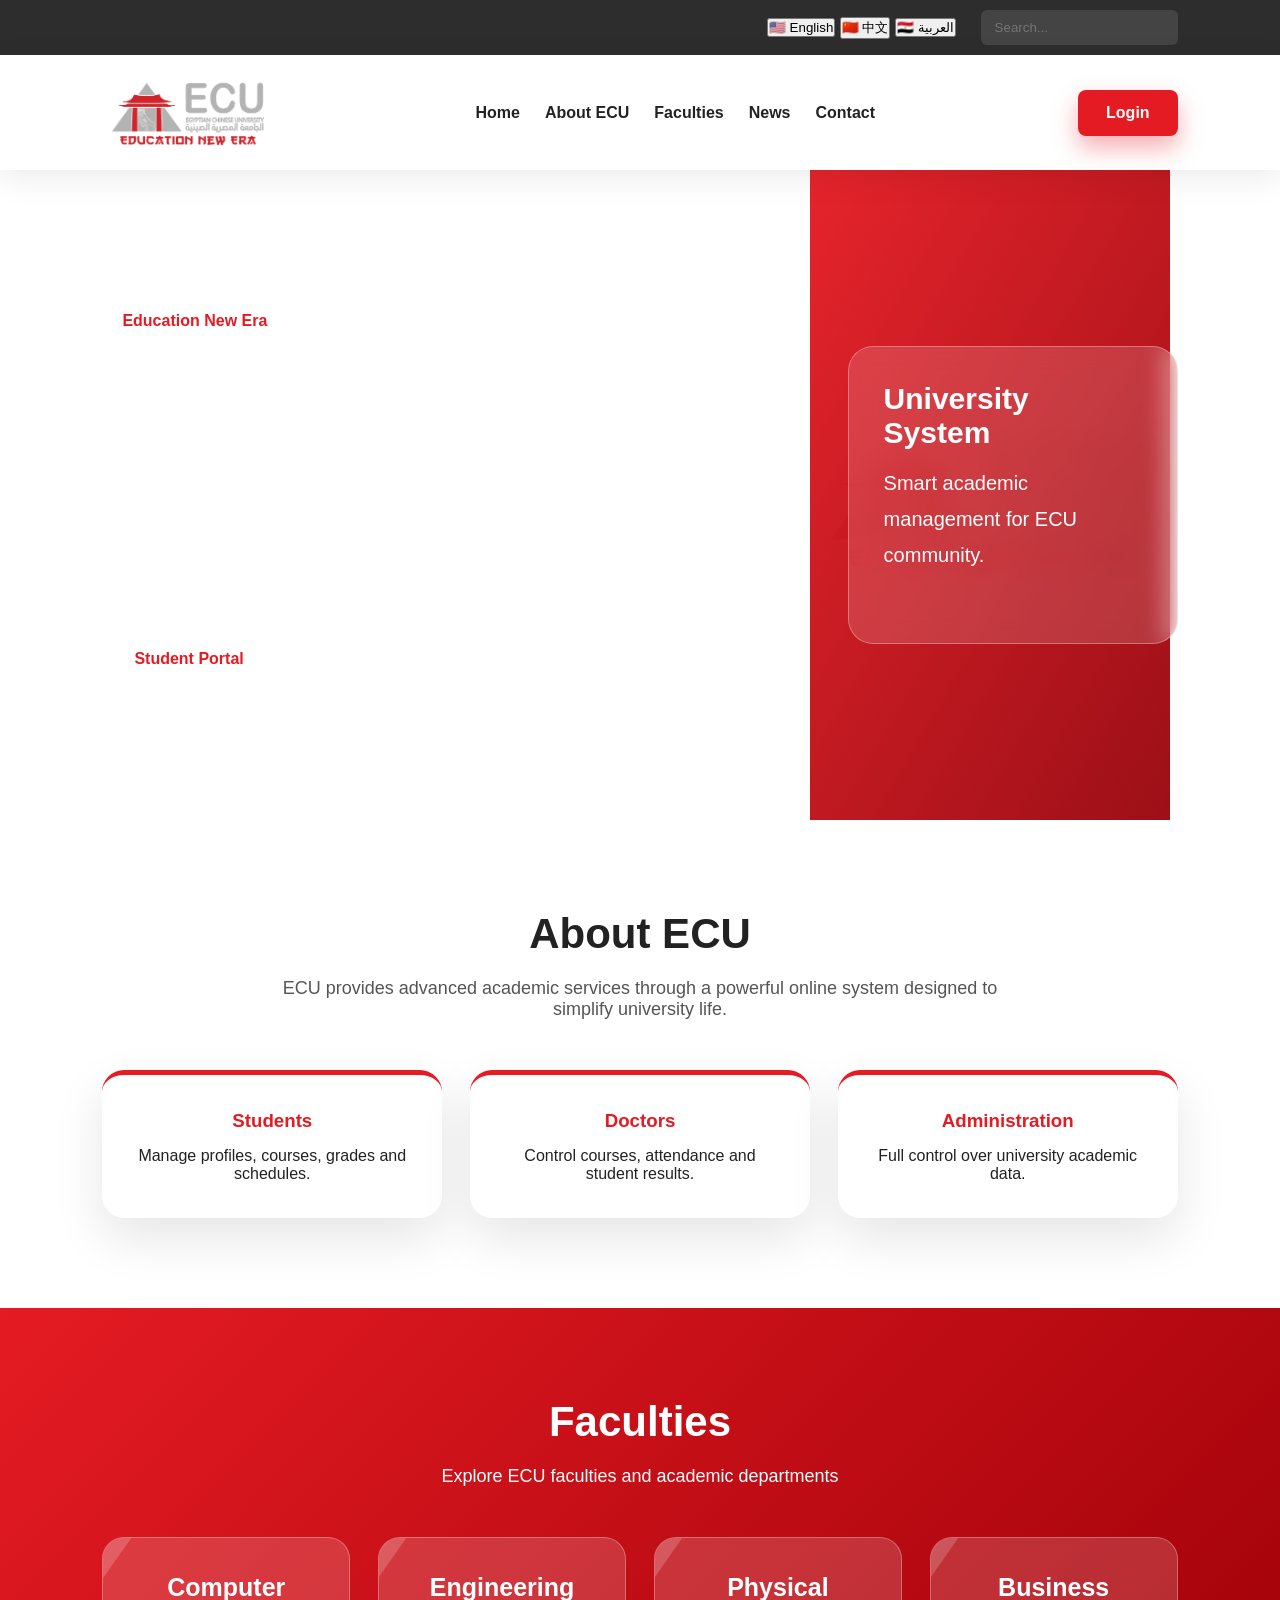
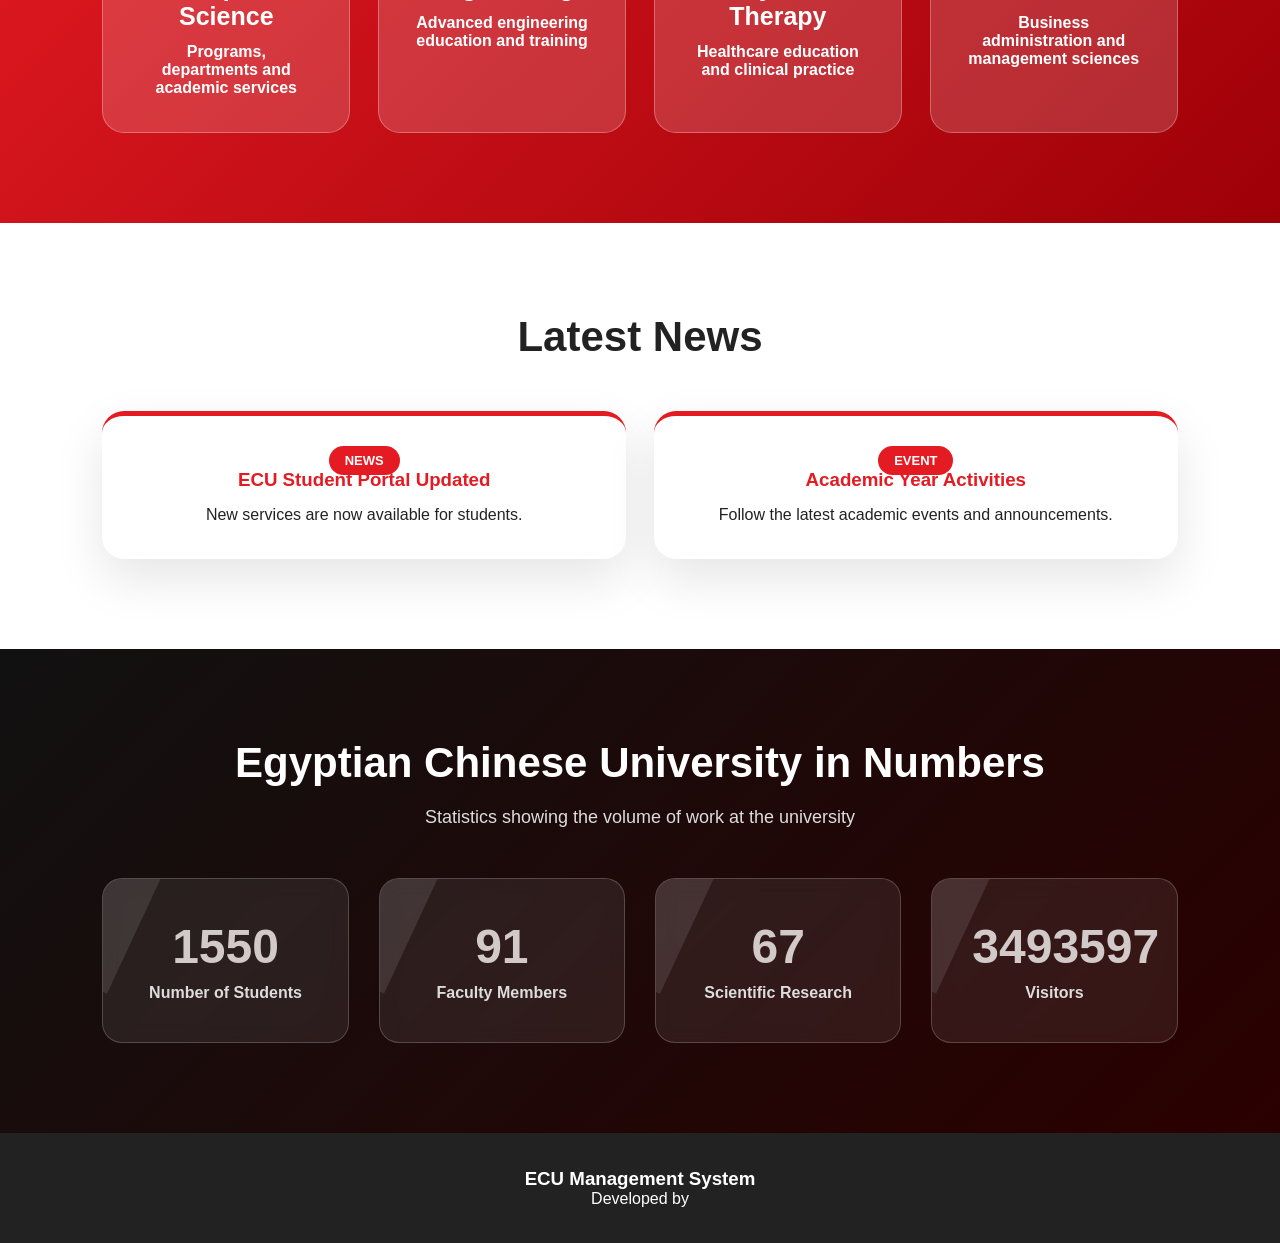
==== index.html @ 4432c1b4 "Add files via upload" ====
<!DOCTYPE html>
<html lang="en">
<head>
  <meta charset="UTF-8" />
  <meta name="viewport" content="width=device-width, initial-scale=1.0" />
  <title>ECU - Egyptian Chinese University</title>
  <link rel="stylesheet" href="css/style.css" />
</head>
<body>

<header class="top-bar">
  <div class="lang-switcher">
  <button onclick="setLanguage('en')">🇺🇸 English</button>
  <button onclick="setLanguage('zh')">🇨🇳 中文</button>
  <button onclick="setLanguage('ar')">🇪🇬 العربية</button>
</div>
  <input type="text" placeholder="Search..." />
</header>

<nav class="navbar">
  <div class="logo">
    <img src="ECU-Logo.png" alt="ECU Logo" />
  </div>

  <ul>
    <li><a href="#">Home</a></li>
    <li><a href="#about">About ECU</a></li>
    <li><a href="#faculties">Faculties</a></li>
    <li><a href="#news">News</a></li>
    <li><a href="#contact">Contact</a></li>
  </ul>

  <a href="login.html" class="login-nav">Login</a>
</nav>

<section class="hero">
  <div class="hero-content">
    <span class="badge">Education New Era</span>
    <h1>Egyptian Chinese University</h1>
    <p>
      A modern university management platform for students, doctors,
      courses, results, schedules and academic services.
    </p>

    <div class="hero-buttons">
      <a href="login.html" class="main-btn">Student Portal</a>
      <a href="#about" class="outline-btn">Explore ECU</a>
    </div>
  </div>

  <div class="hero-card">
    <h3>University System</h3>
    <p>Smart academic management for ECU community.</p>
  </div>
</section>

<section class="section" id="about">
  <h2>About ECU</h2>
  <p>
    ECU provides advanced academic services through a powerful online system
    designed to simplify university life.
  </p>

  <div class="cards">
    <div class="card">
      <h3>Students</h3>
      <p>Manage profiles, courses, grades and schedules.</p>
    </div>

    <div class="card">
      <h3>Doctors</h3>
      <p>Control courses, attendance and student results.</p>
    </div>

    <div class="card">
      <h3>Administration</h3>
      <p>Full control over university academic data.</p>
    </div>
  </div>
</section>

<section class="section red-section" id="faculties">
  <h2>Faculties</h2>
  <p class="white-text">Explore ECU faculties and academic departments</p>

  <div class="faculty-grid">
    <a href="faculty-computer-science.html" class="faculty-card-link">
      <h3>Computer Science</h3>
      <p>Programs, departments and academic services</p>
    </a>

    <a href="faculty-engineering.html" class="faculty-card-link">
      <h3>Engineering</h3>
      <p>Advanced engineering education and training</p>
    </a>

    <a href="faculty-physical-therapy.html" class="faculty-card-link">
      <h3>Physical Therapy</h3>
      <p>Healthcare education and clinical practice</p>
    </a>

    <a href="faculty-business.html" class="faculty-card-link">
      <h3>Business</h3>
      <p>Business administration and management sciences</p>
    </a>
  </div>
</section>

<section class="section" id="news">
  <h2>Latest News</h2>

  <div class="news-grid">
    <div class="news-card">
      <span>NEWS</span>
      <h3>ECU Student Portal Updated</h3>
      <p>New services are now available for students.</p>
    </div>

    <div class="news-card">
      <span>EVENT</span>
      <h3>Academic Year Activities</h3>
      <p>Follow the latest academic events and announcements.</p>
    </div>
  </div>
</section>
<section class="section stats-section">
  <h2>Egyptian Chinese University in Numbers</h2>
  <p>Statistics showing the volume of work at the university</p>

  <div class="stats-grid">

    <div class="stat-box">
      <h3 class="counter" data-target="5000">0</h3>
      <p>Number of Students</p>
    </div>

    <div class="stat-box">
      <h3 class="counter" data-target="295">0</h3>
      <p>Faculty Members</p>
    </div>

    <div class="stat-box">
      <h3 class="counter" data-target="218">0</h3>
      <p>Scientific Research</p>
    </div>

    <div class="stat-box">
      <h3 class="counter" data-target="11645324">0</h3>
      <p>Visitors</p>
    </div>

  </div>
</section>

<footer id="contact">
  <h3>ECU Management System</h3>
  <p>Developed by </p>
</footer>

<script src="js/main.js"></script>
</body>
</html>
---- css/style.css ----
* {
  margin: 0;
  padding: 0;
  box-sizing: border-box;
  font-family: "Segoe UI", sans-serif;
}

html {
  scroll-behavior: smooth;
}

body {
  background: #fff;
  color: #222;
}

.top-bar {
  background: #2d2d2d;
  color: #fff;
  padding: 10px 8%;
  display: flex;
  justify-content: flex-end;
  gap: 25px;
  align-items: center;
}

.top-bar input {
  padding: 10px 14px;
  border: none;
  outline: none;
  background: #444;
  color: #fff;
  border-radius: 6px;
}

.navbar {
  height: 115px;
  padding: 0 8%;
  display: flex;
  align-items: center;
  justify-content: space-between;
  background: #fff;
  box-shadow: 0 8px 30px rgba(0,0,0,0.08);
  position: sticky;
  top: 0;
  z-index: 99;
}

.logo img {
  width: 170px;
}

.navbar ul {
  display: flex;
  list-style: none;
  gap: 25px;
}

.navbar a {
  text-decoration: none;
  color: #222;
  font-weight: 700;
  transition: 0.3s;
}

.navbar a:hover {
  color: #e51b23;
}

.login-nav {
  background: #e51b23;
  color: #fff !important;
  padding: 14px 28px;
  border-radius: 8px;
  box-shadow: 0 12px 25px rgba(229,27,35,0.35);
}

.hero {
  min-height: 650px;
  padding: 80px 8%;
  background:
    linear-gradient(120deg, rgba(229,27,35,0.96), rgba(150,0,8,0.94)),
    url("../ECU-Logo.png");
  background-repeat: no-repeat;
  background-position: right 12% center;
  background-size: 360px;
  display: flex;
  align-items: center;
  justify-content: space-between;
  color: #fff;
  overflow: hidden;
}

.hero-content {
  max-width: 650px;
  animation: slideLeft 1s ease forwards;
}

.badge {
  display: inline-block;
  background: #fff;
  color: #e51b23;
  padding: 10px 20px;
  border-radius: 30px;
  font-weight: 800;
  margin-bottom: 25px;
}

.hero h1 {
  font-size: 62px;
  line-height: 1.1;
  margin-bottom: 25px;
}

.hero p {
  font-size: 20px;
  line-height: 1.8;
  margin-bottom: 35px;
}

.hero-buttons {
  display: flex;
  gap: 18px;
}

.main-btn,
.outline-btn {
  padding: 16px 32px;
  text-decoration: none;
  font-weight: 800;
  border-radius: 10px;
  transition: 0.3s;
}

.main-btn {
  background: #fff;
  color: #e51b23;
}

.outline-btn {
  color: #fff;
  border: 2px solid #fff;
}

.main-btn:hover,
.outline-btn:hover {
  transform: translateY(-5px);
}

.hero-card {
  width: 330px;
  padding: 35px;
  border-radius: 25px;
  background: rgba(255,255,255,0.15);
  -webkit-backdrop-filter: blur(12px);
  backdrop-filter: blur(12px);
  border: 1px solid rgba(255,255,255,0.3);
  animation: floatCard 4s ease-in-out infinite;
}

.hero-card h3 {
  font-size: 30px;
  margin-bottom: 15px;
}

.section {
  padding: 90px 8%;
  text-align: center;
}

.section h2 {
  font-size: 42px;
  margin-bottom: 20px;
  color: #222;
}

.section > p {
  max-width: 750px;
  margin: auto;
  font-size: 18px;
  color: #555;
}

.cards,
.news-grid,
.faculty-grid,
.stats {
  margin-top: 50px;
  display: grid;
  grid-template-columns: repeat(auto-fit, minmax(240px, 1fr));
  gap: 28px;
}

.card,
.news-card,
.stat-card {
  background: #fff;
  padding: 35px;
  border-radius: 22px;
  box-shadow: 0 20px 50px rgba(0,0,0,0.1);
  transition: 0.35s;
  border-top: 5px solid #e51b23;
}

.card:hover,
.news-card:hover,
.stat-card:hover {
  transform: translateY(-12px);
}

.card h3,
.news-card h3 {
  color: #e51b23;
  margin-bottom: 15px;
}

.red-section {
  background: linear-gradient(135deg, #e51b23, #9e0008);
  color: #fff;
}

.red-section h2 {
  color: #fff;
}

.faculty-grid div {
  background: rgba(255,255,255,0.14);
  padding: 30px;
  border-radius: 18px;
  font-size: 22px;
  font-weight: 800;
  border: 1px solid rgba(255,255,255,0.25);
}

.news-card span {
  background: #e51b23;
  color: #fff;
  padding: 7px 16px;
  border-radius: 20px;
  font-size: 13px;
  font-weight: 800;
}

footer {
  background: #222;
  color: #fff;
  text-align: center;
  padding: 35px;
}

/* Login */

.login-page {
  min-height: 100vh;
  background: linear-gradient(135deg, #fff 0%, #f7f7f7 42%, #e51b23 42%, #990008 100%);
  display: flex;
  align-items: center;
  justify-content: center;
  overflow: hidden;
}

.login-card {
  width: 430px;
  background: rgba(255,255,255,0.94);
  padding: 40px;
  border-radius: 28px;
  box-shadow: 0 30px 80px rgba(0,0,0,0.3);
  text-align: center;
  z-index: 2;
  animation: zoomIn 0.9s ease forwards;
}

.login-card img {
  width: 150px;
  margin-bottom: 15px;
  animation: logoFloat 3s infinite ease-in-out;
}

.login-card h2 {
  font-size: 32px;
  color: #222;
}

.login-card > p {
  color: #e51b23;
  margin: 8px 0 25px;
  font-weight: 700;
}

.input-box {
  text-align: left;
  margin-bottom: 18px;
}

.input-box label {
  display: block;
  font-weight: 800;
  margin-bottom: 8px;
}

.input-box input {
  width: 100%;
  padding: 15px;
  border: 2px solid #eee;
  border-radius: 14px;
  outline: none;
  font-size: 15px;
  transition: 0.3s;
}

.input-box input:focus {
  border-color: #e51b23;
  box-shadow: 0 0 0 4px rgba(229,27,35,0.15);
}

.login-card button {
  width: 100%;
  padding: 15px;
  background: linear-gradient(135deg, #e51b23, #9e0008);
  color: #fff;
  border: none;
  border-radius: 15px;
  font-weight: 900;
  font-size: 17px;
  cursor: pointer;
  transition: 0.3s;
}

.login-card button:hover {
  transform: translateY(-4px);
  box-shadow: 0 16px 35px rgba(229,27,35,0.45);
}

#message {
  margin-top: 15px;
  font-weight: 800;
}

.back-home {
  display: inline-block;
  margin-top: 18px;
  color: #e51b23;
  font-weight: 800;
  text-decoration: none;
}

.floating-shape {
  position: absolute;
  border-radius: 28px;
  background: rgba(255,255,255,0.18);
  animation: rotateShape 9s linear infinite;
}

.shape1 {
  width: 110px;
  height: 110px;
  left: 12%;
  top: 20%;
}

.shape2 {
  width: 80px;
  height: 80px;
  right: 15%;
  top: 18%;
}

.shape3 {
  width: 140px;
  height: 140px;
  right: 20%;
  bottom: 15%;
}

/* Dashboard */

.dashboard {
  min-height: 100vh;
  display: flex;
  background: #f5f5f5;
}

.sidebar {
  width: 270px;
  background: #222;
  padding: 30px 20px;
  display: flex;
  flex-direction: column;
  gap: 15px;
}

.sidebar img {
  width: 170px;
  margin: 0 auto 30px;
  background: #fff;
  border-radius: 14px;
  padding: 10px;
}

.sidebar a,
.sidebar button {
  padding: 15px;
  border-radius: 12px;
  text-decoration: none;
  color: #fff;
  background: transparent;
  border: none;
  text-align: left;
  font-size: 16px;
  font-weight: 800;
  cursor: pointer;
  transition: 0.3s;
}

.sidebar a:hover,
.sidebar a.active,
.sidebar button:hover {
  background: #e51b23;
}

.dashboard-content {
  flex: 1;
  padding: 45px;
}

.dash-header {
  background: linear-gradient(135deg, #e51b23, #9e0008);
  color: #fff;
  padding: 40px;
  border-radius: 25px;
  animation: slideUp 0.8s ease forwards;
}

.dash-header h1 {
  font-size: 42px;
}

.stat-card h3 {
  color: #555;
}

.stat-card span {
  display: block;
  margin-top: 15px;
  font-size: 38px;
  color: #e51b23;
  font-weight: 900;
}

/* Animations */

@keyframes slideLeft {
  from {
    opacity: 0;
    transform: translateX(-70px);
  }
  to {
    opacity: 1;
    transform: translateX(0);
  }
}

@keyframes slideUp {
  from {
    opacity: 0;
    transform: translateY(45px);
  }
  to {
    opacity: 1;
    transform: translateY(0);
  }
}

@keyframes zoomIn {
  from {
    opacity: 0;
    transform: scale(0.85);
  }
  to {
    opacity: 1;
    transform: scale(1);
  }
}

@keyframes logoFloat {
  0%, 100% {
    transform: translateY(0);
  }
  50% {
    transform: translateY(-8px);
  }
}

@keyframes floatCard {
  0%, 100% {
    transform: translateY(0);
  }
  50% {
    transform: translateY(-18px);
  }
}

@keyframes rotateShape {
  from {
    transform: rotate(0deg) translateY(0);
  }
  to {
    transform: rotate(360deg) translateY(35px);
  }
}

@media (max-width: 900px) {
  .navbar ul {
    display: none;
  }

  .hero {
    flex-direction: column;
    text-align: center;
    gap: 40px;
  }

  .hero h1 {
    font-size: 42px;
  }

  .dashboard {
    flex-direction: column;
  }

  .sidebar {
    width: 100%;
  }
}
.crud-box {
  margin-top: 35px;
  background: #fff;
  padding: 30px;
  border-radius: 25px;
  box-shadow: 0 20px 55px rgba(0,0,0,0.1);
  animation: slideUp 0.8s ease forwards;
}

.crud-form {
  display: grid;
  grid-template-columns: repeat(auto-fit, minmax(210px, 1fr));
  gap: 18px;
  margin-bottom: 35px;
}

.crud-form input {
  padding: 15px;
  border: 2px solid #eee;
  border-radius: 14px;
  outline: none;
  font-size: 15px;
  transition: 0.3s;
}

.crud-form input:focus {
  border-color: #e51b23;
  box-shadow: 0 0 0 4px rgba(229,27,35,0.13);
}

.crud-form button {
  padding: 15px;
  border: none;
  border-radius: 14px;
  background: linear-gradient(135deg, #e51b23, #9e0008);
  color: white;
  font-weight: 900;
  cursor: pointer;
  transition: 0.3s;
}

.crud-form button:hover {
  transform: translateY(-4px);
  box-shadow: 0 14px 30px rgba(229,27,35,0.35);
}

.table-box {
  overflow-x: auto;
}

table {
  width: 100%;
  border-collapse: collapse;
  min-width: 800px;
}

thead {
  background: #222;
  color: #fff;
}

th,
td {
  padding: 16px;
  text-align: left;
  border-bottom: 1px solid #eee;
}

tbody tr {
  transition: 0.3s;
}

tbody tr:hover {
  background: #fff4f4;
}

.action-btn {
  padding: 9px 14px;
  border: none;
  border-radius: 10px;
  color: #fff;
  cursor: pointer;
  font-weight: 800;
  margin-right: 6px;
}

.edit-btn {
  background: #222;
}

.delete-btn {
  background: #e51b23;
}
.white-text {
  color: #fff !important;
}

.faculty-card-link {
  text-decoration: none;
  color: #fff;
  background: rgba(255,255,255,0.16);
  padding: 35px;
  border-radius: 22px;
  border: 1px solid rgba(255,255,255,0.28);
  transition: 0.35s;
  position: relative;
  overflow: hidden;
}

.faculty-card-link::before {
  content: "";
  position: absolute;
  width: 120%;
  height: 120%;
  background: rgba(255,255,255,0.18);
  top: -100%;
  left: -100%;
  transform: rotate(35deg);
  transition: 0.5s;
}

.faculty-card-link:hover::before {
  top: 100%;
  left: 100%;
}

.faculty-card-link:hover {
  transform: translateY(-12px) scale(1.03);
  background: #fff;
  color: #e51b23;
}

.faculty-card-link h3 {
  font-size: 25px;
  margin-bottom: 12px;
  position: relative;
  z-index: 2;
}

.faculty-card-link p {
  position: relative;
  z-index: 2;
  font-weight: 600;
}

.faculty-page {
  min-height: 100vh;
  background: #f7f7f7;
}

.faculty-hero {
  padding: 90px 8%;
  background: linear-gradient(135deg, #e51b23, #970008);
  color: #fff;
}

.faculty-hero h1 {
  font-size: 52px;
  margin-bottom: 18px;
}

.faculty-hero p {
  font-size: 20px;
  max-width: 750px;
  line-height: 1.8;
}

.faculty-content {
  padding: 70px 8%;
}

.info-box {
  background: #fff;
  padding: 35px;
  border-radius: 24px;
  box-shadow: 0 20px 55px rgba(0,0,0,0.1);
  margin-bottom: 30px;
  border-left: 6px solid #e51b23;
}

.info-box h2 {
  color: #e51b23;
  margin-bottom: 15px;
}

.info-box ul {
  padding-left: 25px;
  line-height: 2;
}

.back-btn {
  display: inline-block;
  margin-top: 25px;
  background: #222;
  color: #fff;
  padding: 14px 28px;
  border-radius: 10px;
  text-decoration: none;
  font-weight: 800;
}
.staff-grid,
.department-grid {
  display: grid;
  grid-template-columns: repeat(auto-fit, minmax(240px, 1fr));
  gap: 18px;
  margin-top: 22px;
}

.staff-card,
.department-grid div {
  background: #fff5f5;
  padding: 22px;
  border-radius: 18px;
  border: 1px solid rgba(229,27,35,0.16);
  transition: 0.3s;
}

.staff-card:hover,
.department-grid div:hover {
  transform: translateY(-7px);
  box-shadow: 0 18px 35px rgba(0,0,0,0.1);
}

.staff-card h3 {
  color: #e51b23;
  margin-bottom: 8px;
}

.department-grid div {
  font-weight: 800;
  color: #222;
}
.stats-section {
  background: linear-gradient(135deg, #111, #2b0000);
  color: #fff;
}

.stats-section h2 {
  color: #fff;
}

.stats-section p {
  color: #ddd;
}

.stats-grid {
  margin-top: 50px;
  display: grid;
  grid-template-columns: repeat(auto-fit, minmax(220px, 1fr));
  gap: 30px;
}

.stat-box {
  background: rgba(255,255,255,0.08);
  padding: 40px;
  border-radius: 20px;
  text-align: center;
  -webkit-backdrop-filter: blur(10px);
  backdrop-filter: blur(10px);
  border: 1px solid rgba(255,255,255,0.2);
  transition: 0.4s;
  position: relative;
  overflow: hidden;
}

.stat-box::before {
  content: "";
  position: absolute;
  width: 150%;
  height: 150%;
  background: rgba(255,255,255,0.1);
  top: -120%;
  left: -120%;
  transform: rotate(25deg);
  transition: 0.5s;
}

.stat-box:hover::before {
  top: 100%;
  left: 100%;
}

.stat-box:hover {
  transform: translateY(-10px) scale(1.05);
}

.stat-box h3 {
  font-size: 48px;
  color: #d2c9c9;
  margin-bottom: 10px;
  font-weight: 900;
}

.stat-box p {
  font-size: 16px;
  font-weight: 600;
}
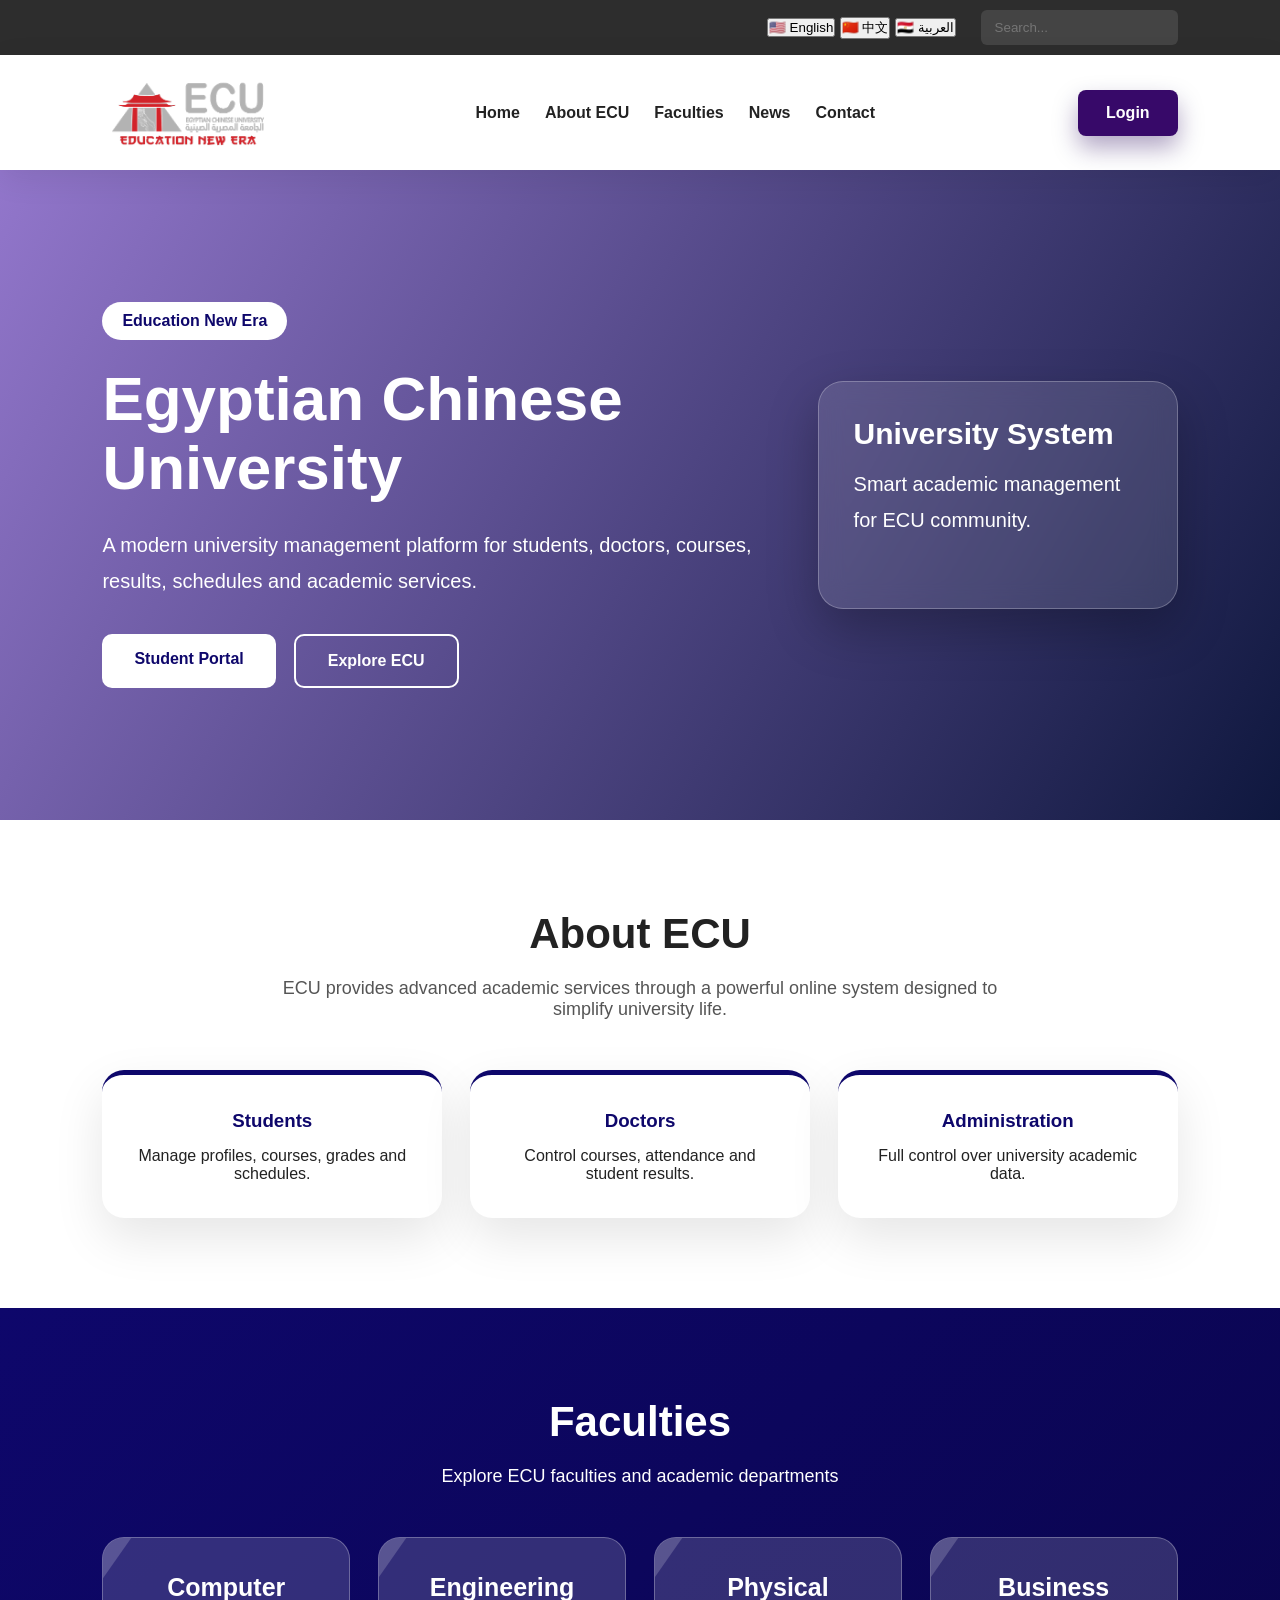
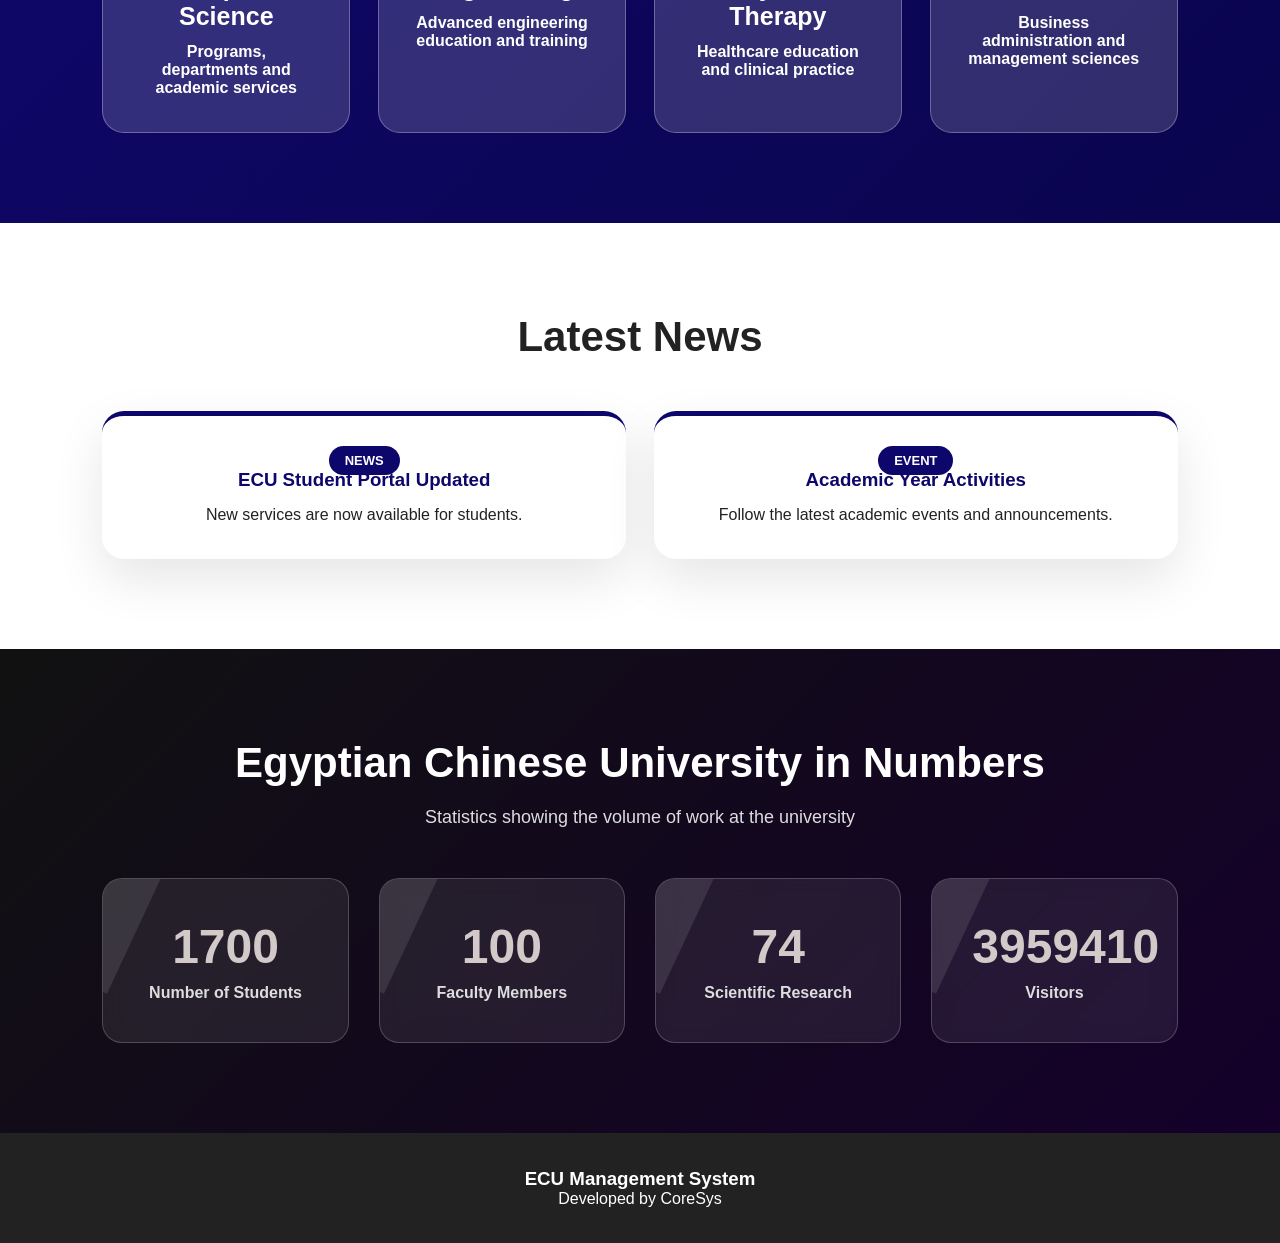
==== commit 519e0594: "Update index.html" ====
--- a/index.html
+++ b/index.html
@@ -154,9 +154,9 @@
 
 <footer id="contact">
   <h3>ECU Management System</h3>
-  <p>Developed by </p>
+  <p>Developed by CoreSys </p>
 </footer>
 
 <script src="js/main.js"></script>
 </body>
-</html>+</html>
--- a/css/style.css
+++ b/css/style.css
@@ -64,42 +64,40 @@
 }
 
 .navbar a:hover {
-  color: #e51b23;
+  color: hsl(264, 85%, 28%);
 }
 
 .login-nav {
-  background: #e51b23;
+  background: #370969;
   color: #fff !important;
   padding: 14px 28px;
   border-radius: 8px;
-  box-shadow: 0 12px 25px rgba(229,27,35,0.35);
+  box-shadow: 0 12px 25px rgba(35, 4, 88, 0.35);
 }
 
 .hero {
   min-height: 650px;
-  padding: 80px 8%;
-  background:
-    linear-gradient(120deg, rgba(229,27,35,0.96), rgba(150,0,8,0.94)),
-    url("../ECU-Logo.png");
-  background-repeat: no-repeat;
-  background-position: right 12% center;
-  background-size: 360px;
+  padding: 100px 8%;
+  background: linear-gradient(120deg, rgba(57, 6, 161, 0.55), rgba(2, 11, 52, 0.95));
   display: flex;
   align-items: center;
   justify-content: space-between;
+  gap: 60px;
   color: #fff;
   overflow: hidden;
+  position: relative;
 }
 
 .hero-content {
+  flex: 1;
   max-width: 650px;
-  animation: slideLeft 1s ease forwards;
+  z-index: 2;
 }
 
 .badge {
   display: inline-block;
   background: #fff;
-  color: #e51b23;
+  color: #0e076b;
   padding: 10px 20px;
   border-radius: 30px;
   font-weight: 800;
@@ -134,7 +132,7 @@
 
 .main-btn {
   background: #fff;
-  color: #e51b23;
+  color: #0e076b;
 }
 
 .outline-btn {
@@ -148,14 +146,17 @@
 }
 
 .hero-card {
-  width: 330px;
+  flex: 0.8;
+  max-width: 360px;
   padding: 35px;
   border-radius: 25px;
-  background: rgba(255,255,255,0.15);
+  background: rgba(255,255,255,0.12);
   -webkit-backdrop-filter: blur(12px);
   backdrop-filter: blur(12px);
-  border: 1px solid rgba(255,255,255,0.3);
+  border: 1px solid rgba(255,255,255,0.25);
+  box-shadow: 0 20px 50px rgba(0,0,0,0.25);
   animation: floatCard 4s ease-in-out infinite;
+  z-index: 2;
 }
 
 .hero-card h3 {
@@ -199,7 +200,7 @@
   border-radius: 22px;
   box-shadow: 0 20px 50px rgba(0,0,0,0.1);
   transition: 0.35s;
-  border-top: 5px solid #e51b23;
+  border-top: 5px solid #0e076b;
 }
 
 .card:hover,
@@ -210,12 +211,12 @@
 
 .card h3,
 .news-card h3 {
-  color: #e51b23;
+  color: #0e076b;
   margin-bottom: 15px;
 }
 
 .red-section {
-  background: linear-gradient(135deg, #e51b23, #9e0008);
+  background: linear-gradient(135deg, #0e076b, #0a054d   );
   color: #fff;
 }
 
@@ -233,7 +234,7 @@
 }
 
 .news-card span {
-  background: #e51b23;
+  background: #0e076b;
   color: #fff;
   padding: 7px 16px;
   border-radius: 20px;
@@ -282,7 +283,7 @@
 }
 
 .login-card > p {
-  color: #e51b23;
+  color: #0e076b;
   margin: 8px 0 25px;
   font-weight: 700;
 }
@@ -316,7 +317,7 @@
 .login-card button {
   width: 100%;
   padding: 15px;
-  background: linear-gradient(135deg, #e51b23, #9e0008);
+  background: linear-gradient(135deg, #0e076b, #0a054d   );
   color: #fff;
   border: none;
   border-radius: 15px;
@@ -328,7 +329,7 @@
 
 .login-card button:hover {
   transform: translateY(-4px);
-  box-shadow: 0 16px 35px rgba(229,27,35,0.45);
+  box-shadow: 0 16px 35px rgba(14, 7, 107, 0.45);
 }
 
 #message {
@@ -339,7 +340,7 @@
 .back-home {
   display: inline-block;
   margin-top: 18px;
-  color: #e51b23;
+  color: #0e076b  ;
   font-weight: 800;
   text-decoration: none;
 }
@@ -415,7 +416,7 @@
 .sidebar a:hover,
 .sidebar a.active,
 .sidebar button:hover {
-  background: #e51b23;
+  background: #0e076b;
 }
 
 .dashboard-content {
@@ -424,7 +425,7 @@
 }
 
 .dash-header {
-  background: linear-gradient(135deg, #e51b23, #9e0008);
+  background: linear-gradient(135deg, #0e076b, #0a054d    );
   color: #fff;
   padding: 40px;
   border-radius: 25px;
@@ -443,7 +444,7 @@
   display: block;
   margin-top: 15px;
   font-size: 38px;
-  color: #e51b23;
+  color: #0e076b;
   font-weight: 900;
 }
 
@@ -558,15 +559,15 @@
 }
 
 .crud-form input:focus {
-  border-color: #e51b23;
-  box-shadow: 0 0 0 4px rgba(229,27,35,0.13);
+  border-color: #0e076b;
+  box-shadow: 0 0 0 4px rgba(14, 7, 107, 0.13);
 }
 
 .crud-form button {
   padding: 15px;
   border: none;
   border-radius: 14px;
-  background: linear-gradient(135deg, #e51b23, #9e0008);
+  background: linear-gradient(135deg, #0e076b, #0a054d    );
   color: white;
   font-weight: 900;
   cursor: pointer;
@@ -575,7 +576,7 @@
 
 .crud-form button:hover {
   transform: translateY(-4px);
-  box-shadow: 0 14px 30px rgba(229,27,35,0.35);
+  box-shadow: 0 14px 30px rgba(14, 7, 107, 0.35);
 }
 
 .table-box {
@@ -623,7 +624,7 @@
 }
 
 .delete-btn {
-  background: #e51b23;
+  background: #0e076b;
 }
 .white-text {
   color: #fff !important;
@@ -661,7 +662,7 @@
 .faculty-card-link:hover {
   transform: translateY(-12px) scale(1.03);
   background: #fff;
-  color: #e51b23;
+  color: #800ee4;
 }
 
 .faculty-card-link h3 {
@@ -684,7 +685,7 @@
 
 .faculty-hero {
   padding: 90px 8%;
-  background: linear-gradient(135deg, #e51b23, #970008);
+  background: linear-gradient(135deg, #0e076b, #0a054d   );
   color: #fff;
 }
 
@@ -709,11 +710,11 @@
   border-radius: 24px;
   box-shadow: 0 20px 55px rgba(0,0,0,0.1);
   margin-bottom: 30px;
-  border-left: 6px solid #e51b23;
+  border-left: 6px solid #0e076b;
 }
 
 .info-box h2 {
-  color: #e51b23;
+  color: #0e076b;
   margin-bottom: 15px;
 }
 
@@ -745,7 +746,7 @@
   background: #fff5f5;
   padding: 22px;
   border-radius: 18px;
-  border: 1px solid rgba(229,27,35,0.16);
+  border: 1px solid rgba(14, 7, 107, 0.16);
   transition: 0.3s;
 }
 
@@ -756,7 +757,7 @@
 }
 
 .staff-card h3 {
-  color: #e51b23;
+  color: #0e076b;
   margin-bottom: 8px;
 }
 
@@ -765,7 +766,7 @@
   color: #222;
 }
 .stats-section {
-  background: linear-gradient(135deg, #111, #2b0000);
+  background: linear-gradient(135deg, #111, #14002a);
   color: #fff;
 }
 
@@ -828,4 +829,4 @@
 .stat-box p {
   font-size: 16px;
   font-weight: 600;
-}+}
